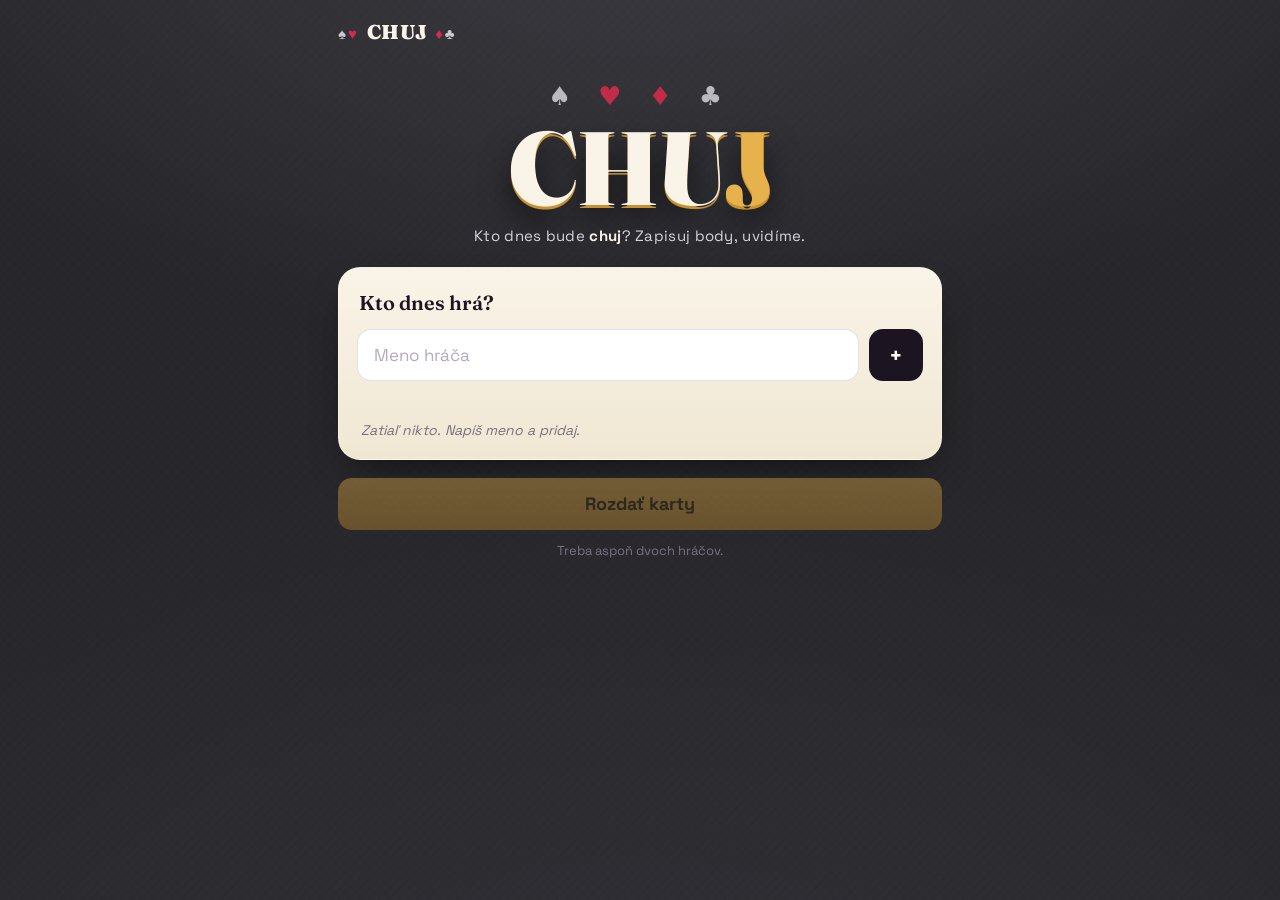
==== index.html @ fa0bc497 "fix: formatovanie" ====
<!doctype html>
<html lang="sk">
  <head>
    <meta charset="utf-8" />
    <meta
      name="viewport"
      content="width=device-width, initial-scale=1, viewport-fit=cover"
    />
    <title>Chuj — zapisovač bodov</title>
    <meta name="theme-color" content="#27272b" />
    <link rel="preconnect" href="https://fonts.googleapis.com" />
    <link rel="preconnect" href="https://fonts.gstatic.com" crossorigin />
    <link
      href="https://fonts.googleapis.com/css2?family=Fraunces:opsz,wght@9..144,600;9..144,900&family=Space+Grotesk:wght@400;500;700&display=swap"
      rel="stylesheet"
    />
    <link rel="stylesheet" href="style.css" />
  </head>
  <body>
    <div class="wrap">
      <header class="brand">
        <div class="brand__logo">
          <span class="brand__suits"
            ><span class="s-ink">♠</span><span class="s-red">♥</span></span
          >
          <span class="brand__name">CHUJ</span>
          <span class="brand__suits"
            ><span class="s-red">♦</span><span class="s-ink">♣</span></span
          >
        </div>
        <span class="brand__round" id="roundBadge" hidden>Kolo 1</span>
      </header>

      <!-- ============ SETUP ============ -->
      <section class="view is-active" id="view-setup">
        <div class="hero">
          <div class="hero__suits">
            <span class="s-ink">♠</span> <span class="s-red">♥</span>
            <span class="s-red">♦</span> <span class="s-ink">♣</span>
          </div>
          <h1 class="hero__title">CHU<span>J</span></h1>
          <p class="hero__sub">
            Kto dnes bude <b>chuj</b>? Zapisuj body, uvidíme.
          </p>
        </div>

        <div class="panel">
          <h2 class="panel__title">Kto dnes hrá?</h2>
          <div class="addbar">
            <input
              class="field"
              id="nameInput"
              type="text"
              placeholder="Meno hráča"
              autocomplete="off"
              maxlength="16"
              aria-label="Meno hráča"
            />
            <button
              class="btn btn--add"
              data-action="add-player"
              aria-label="Pridať hráča"
            >
              +
            </button>
          </div>
          <ul class="players" id="playerList"></ul>
          <p class="empty" id="playersEmpty">
            Zatiaľ nikto. Napíš meno a pridaj.
          </p>
        </div>

        <div class="setup__start">
          <button
            class="btn btn--gold btn--block"
            id="startBtn"
            data-action="start"
            disabled
          >
            Rozdať karty
          </button>
          <p class="hint" id="startHint">Treba aspoň dvoch hráčov.</p>
        </div>
      </section>

      <!-- ============ GAME ============ -->
      <section class="view" id="view-game">
        <div class="dealer">
          <div class="card" id="dealerCard" aria-hidden="true">
            <span class="card__idx" id="dcIdxTL">?</span>
            <span class="card__pip" id="dcPip">♠</span>
            <span class="card__idx card__idx--br" id="dcIdxBR">?</span>
          </div>
          <div class="dealer__text">
            <span class="dealer__label">Mieša karty</span>
            <span class="dealer__name" id="dealerName">—</span>
            <span class="dealer__hint">a rozdáva toto kolo</span>
          </div>
        </div>

        <div class="board">
          <div class="board__scroll">
            <table id="scoreTable">
              <thead id="scoreHead"></thead>
              <tbody id="scoreBody"></tbody>
            </table>
          </div>
        </div>

        <div class="actions">
          <button class="btn btn--gold btn--block" data-action="open-round">
            + Nové kolo
          </button>
          <div class="actions__row">
            <button
              class="btn btn--ghost"
              style="
                color: var(--paper);
                border-color: rgba(250, 244, 232, 0.3);
              "
              id="undoBtn"
              data-action="undo"
            >
              ↩ Vrátiť kolo
            </button>
          </div>
          <button class="link" data-action="end-game">Ukončiť hru</button>
        </div>
      </section>
    </div>

    <!-- ============ ROUND SHEET ============ -->
    <div class="sheet-back" id="sheetBack">
      <div
        class="sheet"
        role="dialog"
        aria-modal="true"
        aria-labelledby="sheetTitle"
      >
        <div class="sheet__grip"></div>
        <h3 class="sheet__title" id="sheetTitle">Nové kolo</h3>
        <p class="sheet__deal" id="sheetDeal"></p>
        <div id="sheetRows"></div>
        <div class="sheet__actions">
          <button class="btn btn--ghost" data-action="cancel-round">
            Zrušiť
          </button>
          <button class="btn btn--gold" data-action="save-round">
            Zapísať
          </button>
        </div>
      </div>
    </div>

    <!-- ============ END OVERLAY ============ -->
    <div class="over" id="overlay">
      <div class="over__suits">
        <span class="s-ink">♠</span> <span class="s-red">♥</span>
        <span class="s-red">♦</span> <span class="s-ink">♣</span>
      </div>
      <h2 class="over__verdict" id="verdict"></h2>
      <ul class="stand" id="standings"></ul>
      <div class="over__actions">
        <button
          class="btn btn--ghost"
          style="color: var(--paper); border-color: rgba(250, 244, 232, 0.35)"
          data-action="undo-from-over"
        >
          ↩ To bola chyba
        </button>
        <button class="btn btn--gold" data-action="rematch">Odveta</button>
        <button class="btn btn--red" data-action="new-players">
          Noví hráči
        </button>
      </div>
    </div>

    <div class="toasts" id="toasts" aria-live="polite"></div>

    <script src="script.js"></script>
  </body>
</html>
---- style.css ----
:root {
  --felt: #27272b;
  --felt-top: #3a3a40;
  --felt-edge: #1b1b1e;
  --paper: #faf4e8;
  --paper-2: #f0e7d3;
  --ink: #1c1420;
  --ink-soft: #7a7180;
  --red: #d22b4c;
  --red-deep: #a81e3c;
  --gold: #e7b24b;
  --gold-deep: #c8912e;
  --line: rgba(28, 20, 32, 0.12);
  --font-display: "Fraunces", "Georgia", serif;
  --font-ui:
    "Space Grotesk", ui-sans-serif, system-ui, -apple-system, "Segoe UI",
    Roboto, sans-serif;
  --r: 16px;
  --shadow: 0 18px 40px -18px rgba(0, 0, 0, 0.7);
}
* {
  box-sizing: border-box;
}
html,
body {
  margin: 0;
  height: 100%;
}
body {
  font-family: var(--font-ui);
  color: var(--paper);
  background:
    radial-gradient(120% 90% at 50% -10%, var(--felt-top), transparent 55%),
    radial-gradient(140% 120% at 50% 120%, #303036, transparent 60%),
    var(--felt);
  background-attachment: fixed;
  min-height: 100dvh;
  -webkit-tap-highlight-color: transparent;
  overflow-x: hidden;
}
/* faint felt weave */
body::before {
  content: "";
  position: fixed;
  inset: 0;
  pointer-events: none;
  z-index: 0;
  opacity: 0.5;
  background-image:
    repeating-linear-gradient(
      45deg,
      rgba(255, 255, 255, 0.014) 0 2px,
      transparent 2px 7px
    ),
    repeating-linear-gradient(
      -45deg,
      rgba(0, 0, 0, 0.05) 0 2px,
      transparent 2px 7px
    );
  mix-blend-mode: overlay;
}
.wrap {
  position: relative;
  z-index: 1;
  max-width: 640px;
  margin: 0 auto;
  padding: 22px 18px calc(28px + env(safe-area-inset-bottom));
  min-height: 100dvh;
  display: flex;
  flex-direction: column;
}

/* ---------- brand ---------- */
.brand {
  display: flex;
  align-items: center;
  justify-content: space-between;
  gap: 12px;
  margin-bottom: 8px;
}
.brand__logo {
  display: flex;
  align-items: baseline;
  gap: 8px;
  font-family: var(--font-display);
  font-weight: 900;
  letter-spacing: 0.02em;
}
.brand__name {
  font-size: 20px;
  line-height: 1;
}
.brand__suits {
  font-size: 15px;
  letter-spacing: 2px;
}
.s-red {
  color: var(--red);
}
.s-ink {
  color: #c9c9cf;
}
.brand__round {
  font-family: var(--font-ui);
  font-weight: 700;
  font-size: 12px;
  letter-spacing: 0.16em;
  text-transform: uppercase;
  color: var(--gold);
  background: rgba(231, 178, 75, 0.1);
  border: 1px solid rgba(231, 178, 75, 0.35);
  padding: 6px 11px;
  border-radius: 999px;
  white-space: nowrap;
}

.view {
  display: none;
  flex: 1;
  flex-direction: column;
  animation: fade 0.35s ease both;
}
.view.is-active {
  display: flex;
}
@keyframes fade {
  from {
    opacity: 0;
    transform: translateY(8px);
  }
  to {
    opacity: 1;
    transform: none;
  }
}

/* ---------- setup / hero ---------- */
.hero {
  text-align: center;
  padding: 28px 0 22px;
}
.hero__suits {
  font-size: 26px;
  letter-spacing: 10px;
  margin-bottom: 10px;
  opacity: 0.9;
}
.hero__title {
  font-family: var(--font-display);
  font-weight: 900;
  font-size: clamp(58px, 20vw, 104px);
  line-height: 0.86;
  letter-spacing: -0.02em;
  margin: 0;
  text-shadow:
    0 3px 0 var(--gold-deep),
    0 14px 30px rgba(0, 0, 0, 0.5);
}
.hero__title span {
  color: var(--gold);
}
.hero__sub {
  margin: 14px 0 0;
  color: #d7d4de;
  font-size: 15px;
  letter-spacing: 0.02em;
}
.hero__sub b {
  color: var(--paper);
}

.panel {
  background: linear-gradient(180deg, var(--paper), var(--paper-2));
  color: var(--ink);
  border-radius: 22px;
  padding: 20px 18px;
  box-shadow: var(--shadow);
  border: 1px solid rgba(255, 255, 255, 0.25);
}
.panel__title {
  font-family: var(--font-display);
  font-weight: 600;
  font-size: 20px;
  margin: 2px 2px 14px;
  color: var(--ink);
}

.addbar {
  display: flex;
  gap: 10px;
}
.field {
  flex: 1;
  font: inherit;
  font-size: 17px;
  padding: 14px 16px;
  border-radius: 14px;
  border: 1.5px solid var(--line);
  background: #fff;
  color: var(--ink);
  min-width: 0;
}
.field:focus {
  outline: none;
  border-color: var(--gold-deep);
  box-shadow: 0 0 0 4px rgba(231, 178, 75, 0.25);
}
.field::placeholder {
  color: #b4a9bd;
}
.btn {
  font: inherit;
  font-weight: 700;
  border: none;
  border-radius: 14px;
  padding: 14px 18px;
  cursor: pointer;
  color: #fff;
  background: var(--ink);
  transition:
    transform 0.08s ease,
    filter 0.15s ease;
  line-height: 1;
}
.btn:active {
  transform: translateY(1px) scale(0.99);
}
.btn:focus-visible {
  outline: 3px solid var(--gold);
  outline-offset: 2px;
}
.btn--add {
  background: var(--ink);
  padding: 14px 20px;
  font-size: 22px;
}
.btn--ghost {
  background: transparent;
  color: var(--ink);
  border: 1.5px solid var(--line);
}
.btn--gold {
  background: linear-gradient(180deg, var(--gold), var(--gold-deep));
  color: #3a2a08;
}
.btn--red {
  background: linear-gradient(180deg, var(--red), var(--red-deep));
}
.btn:disabled {
  opacity: 0.4;
  cursor: not-allowed;
}
.btn--block {
  width: 100%;
  padding: 17px;
  font-size: 18px;
}

.players {
  list-style: none;
  margin: 16px 0 0;
  padding: 0;
  display: flex;
  flex-wrap: wrap;
  gap: 10px;
  min-height: 8px;
}
.pcard {
  position: relative;
  display: flex;
  flex-direction: column;
  align-items: center;
  gap: 2px;
  background: #fff;
  border-radius: 11px;
  padding: 9px 8px 7px;
  min-width: 64px;
  box-shadow: 0 4px 10px -4px rgba(0, 0, 0, 0.35);
  border: 1px solid var(--line);
  animation: deal 0.3s cubic-bezier(0.2, 0.9, 0.3, 1.2) both;
}
.pcard:nth-child(odd) {
  transform: rotate(-2.5deg);
}
.pcard:nth-child(even) {
  transform: rotate(2.5deg);
}
@keyframes deal {
  from {
    opacity: 0;
    transform: translateY(-14px) rotate(0);
  }
}
.pcard__suit {
  font-size: 20px;
  line-height: 1;
}
.pcard__name {
  font-size: 13px;
  font-weight: 700;
  color: var(--ink);
  max-width: 80px;
  overflow: hidden;
  text-overflow: ellipsis;
  white-space: nowrap;
}
.pcard__x {
  position: absolute;
  top: -8px;
  right: -8px;
  width: 22px;
  height: 22px;
  border-radius: 50%;
  border: none;
  background: var(--ink);
  color: #fff;
  font-size: 13px;
  line-height: 22px;
  cursor: pointer;
  padding: 0;
}
.empty {
  color: var(--ink-soft);
  font-size: 14px;
  margin: 16px 4px 0;
  font-style: italic;
}
.hint {
  color: var(--ink-soft);
  font-size: 13px;
  text-align: center;
  margin: 12px 0 0;
}
.setup__start {
  margin-top: 18px;
}

/* ---------- game ---------- */
.dealer {
  display: flex;
  align-items: center;
  gap: 16px;
  justify-content: center;
  padding: 18px 0 20px;
}
.dealer__label {
  font-size: 11px;
  font-weight: 700;
  letter-spacing: 0.22em;
  text-transform: uppercase;
  color: var(--gold);
}
.dealer__text {
  display: flex;
  flex-direction: column;
  gap: 4px;
  align-items: flex-start;
}
.dealer__name {
  font-family: var(--font-display);
  font-weight: 900;
  font-size: 30px;
  line-height: 1;
}
.dealer__hint {
  font-size: 12px;
  color: #c7c4cd;
}
.card {
  width: 70px;
  height: 98px;
  background: linear-gradient(160deg, #fff, #f3ecdf);
  border-radius: 11px;
  position: relative;
  box-shadow:
    0 14px 28px -12px rgba(0, 0, 0, 0.7),
    inset 0 0 0 1px rgba(0, 0, 0, 0.06);
  flex: none;
  color: var(--ink);
}
.card--deal {
  animation: cardin 0.5s cubic-bezier(0.2, 0.85, 0.25, 1.05) both;
}
@keyframes cardin {
  from {
    opacity: 0;
    transform: translateX(-40px) rotate(-14deg);
  }
  to {
    opacity: 1;
    transform: rotate(-5deg);
  }
}
.card {
  transform: rotate(-5deg);
}
.card__idx {
  position: absolute;
  top: 6px;
  left: 8px;
  font-weight: 700;
  font-size: 15px;
  line-height: 0.9;
  text-align: center;
  font-family: var(--font-ui);
}
.card__idx--br {
  top: auto;
  left: auto;
  bottom: 6px;
  right: 8px;
  transform: rotate(180deg);
}
.card__pip {
  position: absolute;
  inset: 0;
  display: flex;
  align-items: center;
  justify-content: center;
  font-size: 40px;
}

.board {
  background: linear-gradient(180deg, var(--paper), var(--paper-2));
  color: var(--ink);
  border-radius: 20px;
  box-shadow: var(--shadow);
  border: 1px solid rgba(255, 255, 255, 0.25);
  overflow: hidden;
}
.board__scroll {
  overflow-x: auto;
  -webkit-overflow-scrolling: touch;
}
table {
  border-collapse: collapse;
  width: 100%;
  min-width: 100%;
}
thead th {
  position: sticky;
  top: 0;
}
.th-name {
  padding: 14px 8px 8px;
  text-align: center;
  border-bottom: 1px solid var(--line);
  vertical-align: bottom;
}
.th-name.is-dealer {
  background: linear-gradient(
    180deg,
    rgba(231, 178, 75, 0.28),
    rgba(231, 178, 75, 0.05)
  );
}
.th-name__suit {
  font-size: 17px;
  line-height: 1;
}
.th-name__label {
  display: block;
  font-size: 12px;
  font-weight: 700;
  color: var(--ink);
  max-width: 92px;
  margin: 2px auto 0;
  overflow: hidden;
  text-overflow: ellipsis;
  white-space: nowrap;
}
.th-name__deal {
  display: block;
  font-size: 9px;
  font-weight: 700;
  letter-spacing: 0.12em;
  color: var(--gold-deep);
  text-transform: uppercase;
  height: 11px;
}
.tot {
  padding: 2px 8px 12px;
  text-align: center;
  border-bottom: 2px solid var(--ink);
}
.tot__n {
  font-family: var(--font-display);
  font-weight: 900;
  font-size: 34px;
  line-height: 1;
  font-variant-numeric: tabular-nums;
  color: var(--ink);
}
.tot__n.warm {
  color: var(--gold-deep);
}
.tot__n.hot {
  color: var(--red);
  animation: pulse 1.4s ease-in-out infinite;
}
@keyframes pulse {
  50% {
    opacity: 0.55;
  }
}
.th-corner {
  position: sticky;
  left: 0;
  background: var(--paper-2);
  z-index: 3;
  width: 38px;
  border-bottom: 1px solid var(--line);
}
.th-corner.tot {
  border-bottom: 2px solid var(--ink);
}
tbody td {
  padding: 11px 8px;
  text-align: center;
  font-variant-numeric: tabular-nums;
  font-size: 15px;
  border-bottom: 1px solid var(--line);
  color: var(--ink);
}
tbody tr:last-child td {
  border-bottom: none;
}
tbody tr:nth-child(even) td {
  background: rgba(28, 20, 32, 0.028);
}
.rnd-no {
  position: sticky;
  left: 0;
  background: var(--paper-2);
  z-index: 2;
  font-weight: 700;
  font-size: 11px;
  color: var(--ink-soft);
  width: 38px;
}
tbody tr:nth-child(even) .rnd-no {
  background: #e9dfc9;
}
.delta {
  color: var(--ink);
}
.delta.zero {
  color: #bcb1c6;
}
.delta.drop {
  color: var(--gold-deep);
  font-weight: 700;
}
.delta.bust {
  color: var(--red);
  font-weight: 700;
}
.board__empty {
  padding: 34px 20px;
  text-align: center;
  color: var(--ink-soft);
}
.board__empty span {
  font-size: 30px;
  display: block;
  margin-bottom: 8px;
  letter-spacing: 6px;
}

.actions {
  margin-top: auto;
  padding-top: 20px;
  display: flex;
  flex-direction: column;
  gap: 12px;
}
.actions__row {
  display: flex;
  gap: 12px;
}
.actions__row .btn {
  flex: 1;
}
.link {
  background: none;
  border: none;
  color: #c7c4cd;
  font: inherit;
  font-size: 13px;
  text-decoration: underline;
  cursor: pointer;
  padding: 8px;
  align-self: center;
}

/* ---------- bottom sheet ---------- */
.sheet-back {
  position: fixed;
  inset: 0;
  background: rgba(11, 11, 14, 0.62);
  backdrop-filter: blur(3px);
  display: none;
  align-items: flex-end;
  justify-content: center;
  z-index: 40;
  padding: 0;
}
.sheet-back.is-open {
  display: flex;
}
.sheet {
  background: linear-gradient(180deg, var(--paper), var(--paper-2));
  color: var(--ink);
  width: 100%;
  max-width: 640px;
  border-radius: 24px 24px 0 0;
  padding: 8px 18px calc(20px + env(safe-area-inset-bottom));
  box-shadow: 0 -18px 50px rgba(0, 0, 0, 0.5);
  animation: sheetup 0.28s cubic-bezier(0.2, 0.85, 0.3, 1) both;
  max-height: 90dvh;
  overflow-y: auto;
}
@keyframes sheetup {
  from {
    transform: translateY(100%);
  }
}
.sheet__grip {
  width: 44px;
  height: 5px;
  border-radius: 3px;
  background: rgba(28, 20, 32, 0.2);
  margin: 8px auto 12px;
}
.sheet__title {
  font-family: var(--font-display);
  font-weight: 600;
  font-size: 22px;
  margin: 0 2px 2px;
}
.sheet__deal {
  font-size: 13px;
  color: var(--ink-soft);
  margin: 0 2px 14px;
}
.sheet__deal b {
  color: var(--ink);
}
.prow {
  display: flex;
  align-items: center;
  gap: 12px;
  padding: 10px 0;
  border-top: 1px solid var(--line);
}
.prow__id {
  display: flex;
  align-items: center;
  gap: 8px;
  flex: 1;
  min-width: 0;
}
.prow__suit {
  font-size: 20px;
}
.prow__name {
  font-weight: 700;
  overflow: hidden;
  text-overflow: ellipsis;
  white-space: nowrap;
}
.prow__now {
  font-size: 12px;
  color: var(--ink-soft);
  font-weight: 400;
}
.stepper {
  display: flex;
  align-items: center;
  gap: 6px;
  flex: none;
}
.step {
  width: 42px;
  height: 46px;
  border-radius: 12px;
  border: 1.5px solid var(--line);
  background: #fff;
  color: var(--ink);
  font-size: 22px;
  font-weight: 700;
  cursor: pointer;
  line-height: 1;
}
.step:active {
  background: var(--paper-2);
}
.pts {
  width: 70px;
  height: 46px;
  text-align: center;
  font: inherit;
  font-size: 20px;
  font-weight: 700;
  border: 1.5px solid var(--line);
  border-radius: 12px;
  background: #fff;
  color: var(--ink);
  font-variant-numeric: tabular-nums;
}
.pts:focus {
  outline: none;
  border-color: var(--gold-deep);
  box-shadow: 0 0 0 3px rgba(231, 178, 75, 0.25);
}
.sheet__actions {
  display: flex;
  gap: 12px;
  margin-top: 18px;
}
.sheet__actions .btn {
  flex: 1;
  padding: 16px;
}

/* ---------- end overlay ---------- */
.over {
  position: fixed;
  inset: 0;
  z-index: 60;
  display: none;
  flex-direction: column;
  align-items: center;
  justify-content: center;
  padding: 28px;
  text-align: center;
  background: radial-gradient(120% 90% at 50% 0%, #3a1526, #17171a 70%);
}
.over.is-open {
  display: flex;
  animation: fade 0.4s ease both;
}
.over__suits {
  font-size: 32px;
  letter-spacing: 12px;
  margin-bottom: 14px;
}
.over__verdict {
  font-family: var(--font-display);
  font-weight: 900;
  font-size: clamp(40px, 13vw, 74px);
  line-height: 0.9;
  color: var(--paper);
  text-transform: uppercase;
  margin: 0;
  text-shadow: 0 4px 0 var(--red-deep);
}
.over__verdict em {
  color: var(--red);
  font-style: normal;
  display: block;
}
.over.shake .over__verdict {
  animation: shake 0.5s ease;
}
@keyframes shake {
  10%,
  90% {
    transform: translateX(-2px);
  }
  20%,
  80% {
    transform: translateX(4px);
  }
  30%,
  50%,
  70% {
    transform: translateX(-8px);
  }
  40%,
  60% {
    transform: translateX(8px);
  }
}
.stand {
  list-style: none;
  padding: 0;
  margin: 26px 0 0;
  width: 100%;
  max-width: 340px;
  display: flex;
  flex-direction: column;
  gap: 8px;
}
.stand li {
  display: flex;
  align-items: center;
  gap: 12px;
  background: rgba(250, 244, 232, 0.06);
  border: 1px solid rgba(250, 244, 232, 0.12);
  border-radius: 12px;
  padding: 11px 14px;
  font-size: 16px;
}
.stand__rank {
  width: 20px;
  color: var(--gold);
  font-weight: 700;
  font-family: var(--font-display);
}
.stand__suit {
  font-size: 18px;
}
.stand__name {
  flex: 1;
  text-align: left;
  font-weight: 700;
}
.stand__pts {
  font-variant-numeric: tabular-nums;
  font-weight: 700;
}
.stand li.win {
  border-color: rgba(231, 178, 75, 0.55);
  background: rgba(231, 178, 75, 0.12);
}
.stand li.lose {
  border-color: rgba(210, 43, 76, 0.55);
  background: rgba(210, 43, 76, 0.14);
}
.stand li.win .stand__rank::after {
  content: " ♚";
}
.over__actions {
  display: flex;
  gap: 12px;
  margin-top: 26px;
  flex-wrap: wrap;
  justify-content: center;
  width: 100%;
  max-width: 340px;
}
.over__actions .btn {
  flex: 1;
  min-width: 130px;
}

/* ---------- toast ---------- */
.toasts {
  position: fixed;
  left: 0;
  right: 0;
  bottom: calc(18px + env(safe-area-inset-bottom));
  z-index: 70;
  display: flex;
  flex-direction: column;
  align-items: center;
  gap: 8px;
  pointer-events: none;
  padding: 0 16px;
}
.toast {
  background: var(--ink);
  color: var(--paper);
  border: 1px solid var(--gold-deep);
  padding: 11px 16px;
  border-radius: 999px;
  font-size: 14px;
  font-weight: 500;
  box-shadow: 0 10px 24px rgba(0, 0, 0, 0.5);
  animation: toastin 0.3s ease both;
}
.toast b {
  color: var(--gold);
}
@keyframes toastin {
  from {
    opacity: 0;
    transform: translateY(14px);
  }
}

@media (max-width: 400px) {
  .card {
    width: 60px;
    height: 84px;
  }
  .card__pip {
    font-size: 34px;
  }
  .dealer {
    gap: 12px;
  }
}
@media (prefers-reduced-motion: reduce) {
  * {
    animation: none !important;
    transition: none !important;
  }
  .card {
    transform: rotate(-5deg);
  }
}
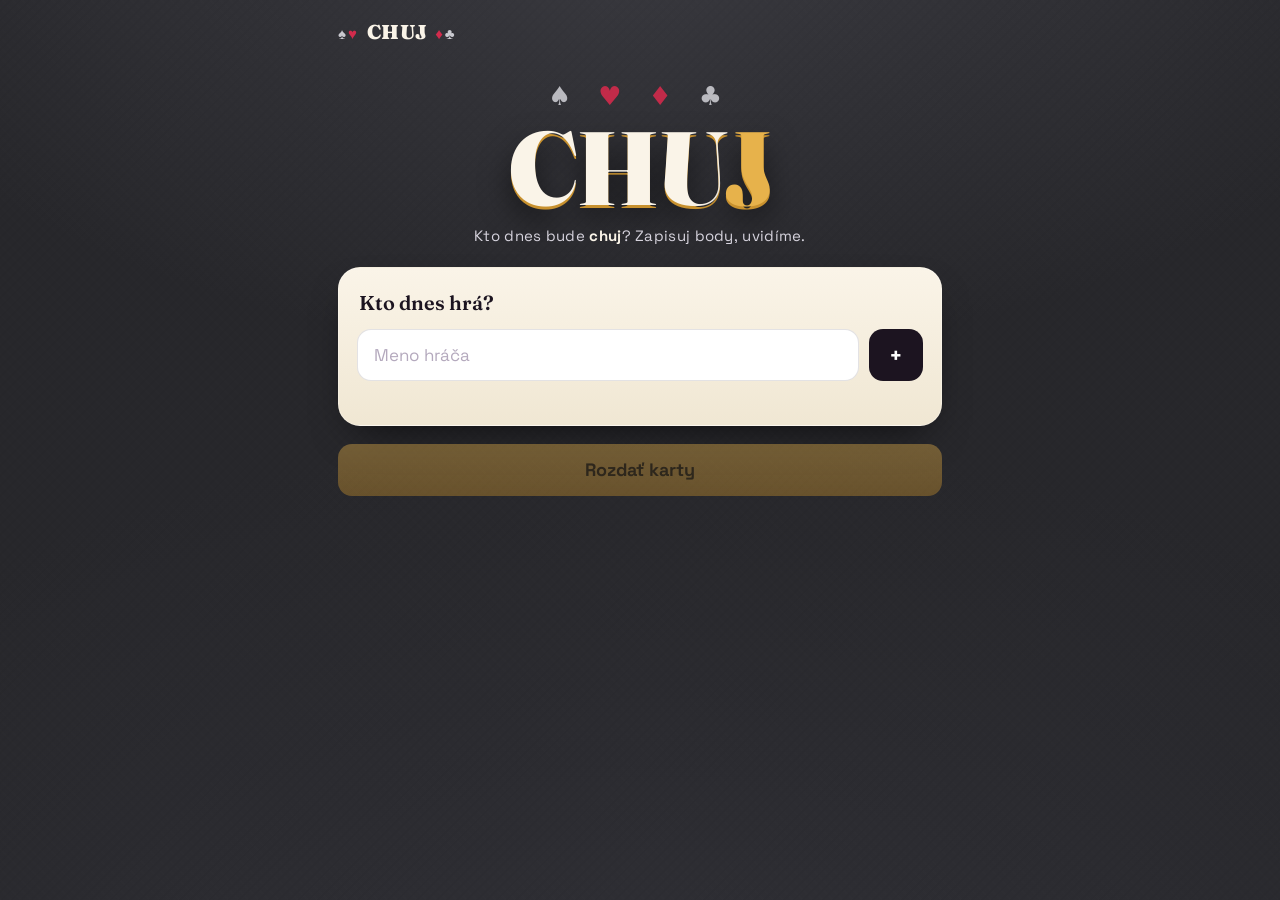
==== commit 754aedcf: "male zmeny" ====
--- a/index.html
+++ b/index.html
@@ -65,9 +65,6 @@
             </button>
           </div>
           <ul class="players" id="playerList"></ul>
-          <p class="empty" id="playersEmpty">
-            Zatiaľ nikto. Napíš meno a pridaj.
-          </p>
         </div>
 
         <div class="setup__start">
@@ -79,7 +76,6 @@
           >
             Rozdať karty
           </button>
-          <p class="hint" id="startHint">Treba aspoň dvoch hráčov.</p>
         </div>
       </section>
 
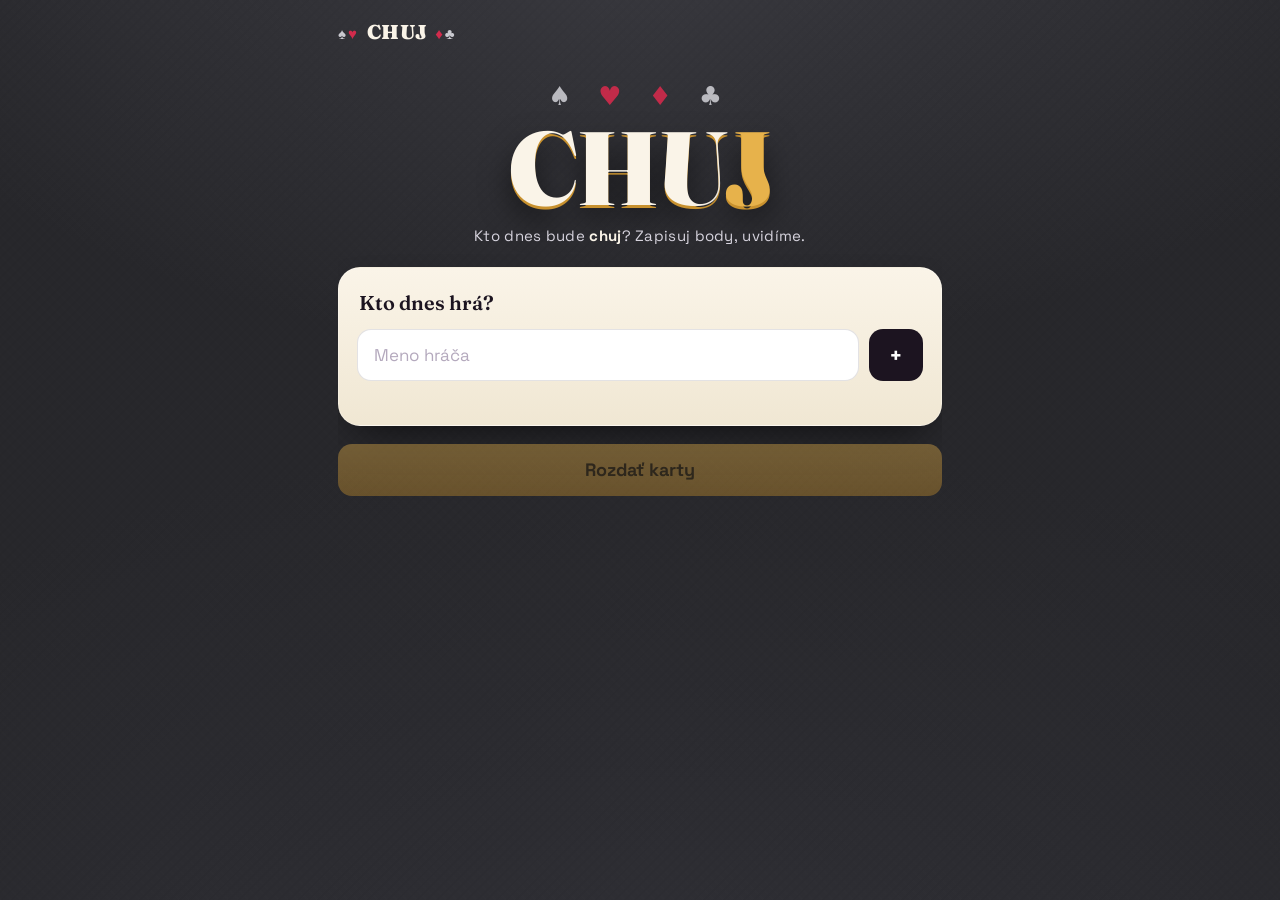
==== commit 3d9fba20: "scroll table + check total" ====
--- a/index.html
+++ b/index.html
@@ -137,6 +137,10 @@
         <h3 class="sheet__title" id="sheetTitle">Nové kolo</h3>
         <p class="sheet__deal" id="sheetDeal"></p>
         <div id="sheetRows"></div>
+        <div class="sheet__sum" id="sheetSum">
+          <span>Súčet tohto kola</span>
+          <b id="sheetSumVal">0</b>
+        </div>
         <div class="sheet__actions">
           <button class="btn btn--ghost" data-action="cancel-round">
             Zrušiť
--- a/style.css
+++ b/style.css
@@ -65,7 +65,7 @@
   max-width: 640px;
   margin: 0 auto;
   padding: 22px 18px calc(28px + env(safe-area-inset-bottom));
-  min-height: 100dvh;
+  height: 100dvh;
   display: flex;
   flex-direction: column;
 }
@@ -118,10 +118,14 @@
   display: none;
   flex: 1;
   flex-direction: column;
+  min-height: 0;
   animation: fade 0.35s ease both;
 }
 .view.is-active {
   display: flex;
+}
+#view-setup {
+  overflow-y: auto;
 }
 @keyframes fade {
   from {
@@ -342,6 +346,7 @@
   gap: 16px;
   justify-content: center;
   padding: 18px 0 20px;
+  flex: none;
 }
 .dealer__label {
   font-size: 11px;
@@ -427,19 +432,27 @@
   box-shadow: var(--shadow);
   border: 1px solid rgba(255, 255, 255, 0.25);
   overflow: hidden;
+  flex: 0 1 auto;
+  min-height: 0;
+  display: flex;
+  flex-direction: column;
 }
 .board__scroll {
-  overflow-x: auto;
+  overflow: auto;
   -webkit-overflow-scrolling: touch;
+  flex: 1;
+  min-height: 0;
 }
 table {
   border-collapse: collapse;
   width: 100%;
   min-width: 100%;
 }
-thead th {
+thead {
   position: sticky;
   top: 0;
+  z-index: 4;
+  background: var(--paper);
 }
 .th-name {
   padding: 14px 8px 8px;
@@ -573,6 +586,7 @@
   display: flex;
   flex-direction: column;
   gap: 12px;
+  flex: none;
 }
 .actions__row {
   display: flex;
@@ -712,6 +726,37 @@
   outline: none;
   border-color: var(--gold-deep);
   box-shadow: 0 0 0 3px rgba(231, 178, 75, 0.25);
+}
+.sheet__sum {
+  display: flex;
+  align-items: baseline;
+  justify-content: space-between;
+  gap: 12px;
+  margin-top: 16px;
+  padding: 11px 15px;
+  border-radius: 12px;
+  background: rgba(28, 20, 32, 0.05);
+  border: 1px solid var(--line);
+  font-size: 13px;
+  font-weight: 700;
+  letter-spacing: 0.02em;
+  text-transform: uppercase;
+  color: var(--ink-soft);
+}
+.sheet__sum b {
+  font-family: var(--font-display);
+  font-size: 24px;
+  line-height: 1;
+  color: var(--ink);
+  font-variant-numeric: tabular-nums;
+  text-transform: none;
+}
+.sheet__sum.is-clean {
+  background: rgba(231, 178, 75, 0.14);
+  border-color: rgba(231, 178, 75, 0.4);
+}
+.sheet__sum.is-clean b {
+  color: var(--gold-deep);
 }
 .sheet__actions {
   display: flex;
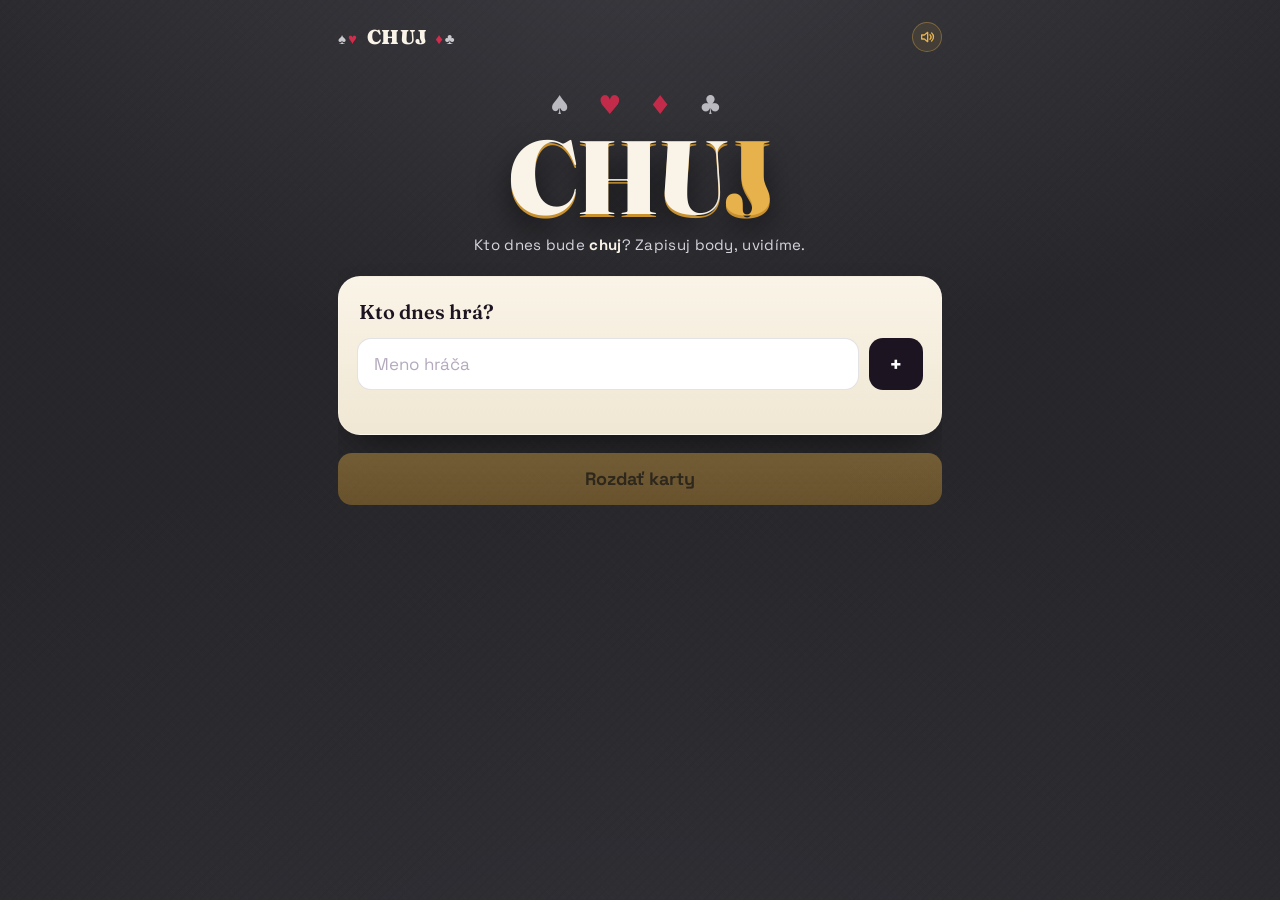
==== commit d48d56ac: "vypni zvuk a autoscroll" ====
--- a/index.html
+++ b/index.html
@@ -28,7 +28,50 @@
             ><span class="s-red">♦</span><span class="s-ink">♣</span></span
           >
         </div>
-        <span class="brand__round" id="roundBadge" hidden>Kolo 1</span>
+        <div class="brand__tools">
+          <button
+            class="icon-btn"
+            id="soundBtn"
+            data-action="toggle-sound"
+            type="button"
+            aria-pressed="true"
+            aria-label="Zapnúť/vypnúť hlas"
+            title="Hlas zap./vyp."
+          >
+            <svg
+              class="icon-on"
+              viewBox="0 0 24 24"
+              width="18"
+              height="18"
+              fill="none"
+              stroke="currentColor"
+              stroke-width="2"
+              stroke-linecap="round"
+              stroke-linejoin="round"
+              aria-hidden="true"
+            >
+              <path d="M4 9v6h4l5 4V5L8 9H4z" />
+              <path d="M16.5 8.5a5 5 0 0 1 0 7" />
+              <path d="M19 6a8 8 0 0 1 0 12" />
+            </svg>
+            <svg
+              class="icon-off"
+              viewBox="0 0 24 24"
+              width="18"
+              height="18"
+              fill="none"
+              stroke="currentColor"
+              stroke-width="2"
+              stroke-linecap="round"
+              stroke-linejoin="round"
+              aria-hidden="true"
+            >
+              <path d="M4 9v6h4l5 4V5L8 9H4z" />
+              <path d="M17 9l5 6M22 9l-5 6" />
+            </svg>
+          </button>
+          <span class="brand__round" id="roundBadge" hidden>Kolo 1</span>
+        </div>
       </header>
 
       <!-- ============ SETUP ============ -->
--- a/style.css
+++ b/style.css
@@ -113,6 +113,53 @@
   border-radius: 999px;
   white-space: nowrap;
 }
+.brand__tools {
+  display: flex;
+  align-items: center;
+  gap: 10px;
+}
+.icon-btn {
+  display: inline-flex;
+  align-items: center;
+  justify-content: center;
+  width: 30px;
+  height: 30px;
+  padding: 0;
+  border-radius: 999px;
+  background: rgba(231, 178, 75, 0.1);
+  border: 1px solid rgba(231, 178, 75, 0.35);
+  color: var(--gold);
+  cursor: pointer;
+  transition:
+    color 0.15s ease,
+    background 0.15s ease,
+    border-color 0.15s ease;
+}
+.icon-btn svg {
+  width: 16px;
+  height: 16px;
+}
+.icon-btn:hover {
+  background: rgba(231, 178, 75, 0.18);
+}
+.icon-btn:focus-visible {
+  outline: 3px solid var(--gold);
+  outline-offset: 2px;
+}
+.icon-btn.is-muted {
+  color: #86828c;
+  background: rgba(255, 255, 255, 0.05);
+  border-color: rgba(255, 255, 255, 0.14);
+}
+.icon-btn .icon-off {
+  display: none;
+}
+.icon-btn.is-muted .icon-on {
+  display: none;
+}
+.icon-btn.is-muted .icon-off {
+  display: inline;
+}
 
 .view {
   display: none;
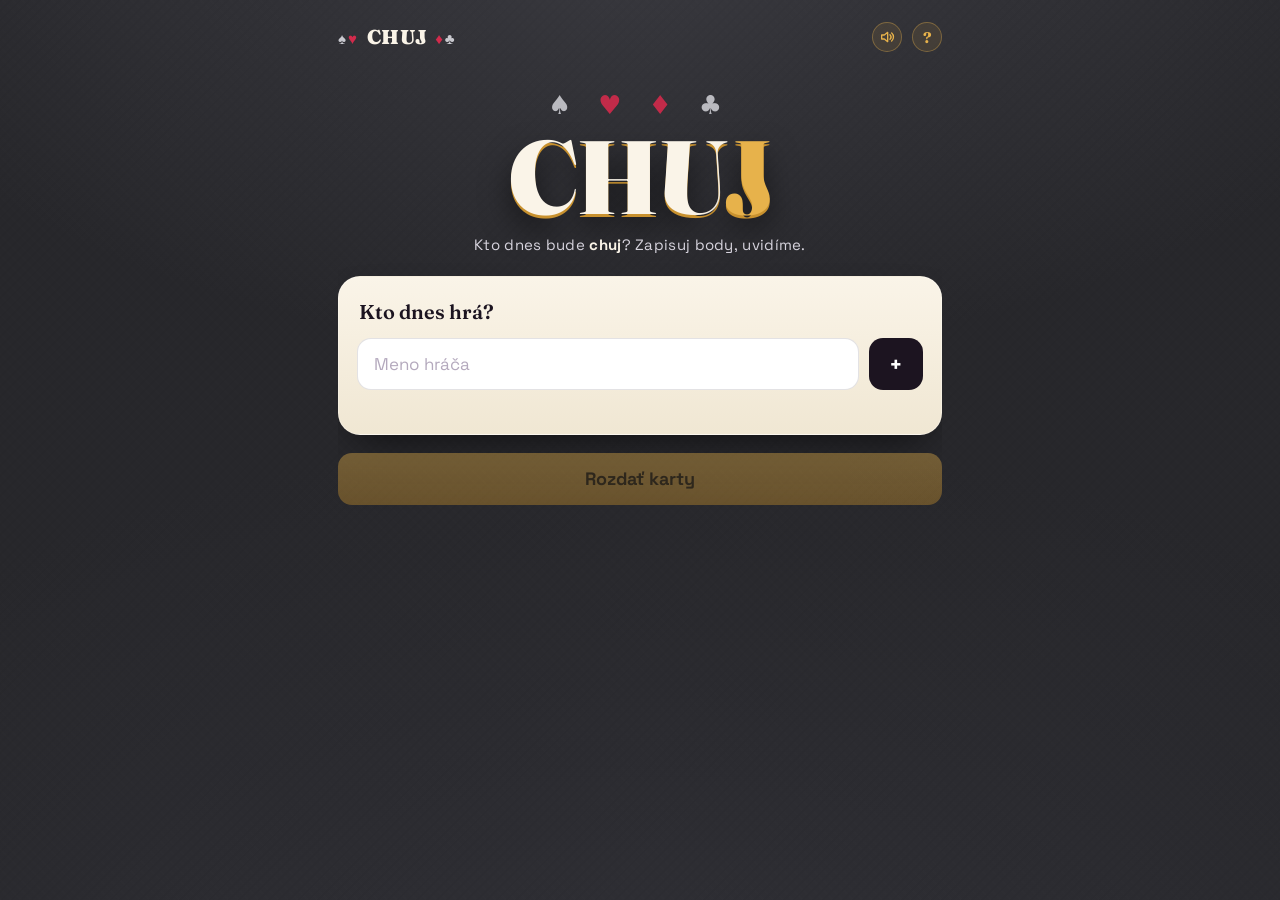
==== commit 7fb7f529: "add rules page" ====
--- a/index.html
+++ b/index.html
@@ -6,7 +6,7 @@
       name="viewport"
       content="width=device-width, initial-scale=1, viewport-fit=cover"
     />
-    <title>Chuj — zapisovač bodov</title>
+    <title>Chuj</title>
     <meta name="theme-color" content="#27272b" />
     <link rel="preconnect" href="https://fonts.googleapis.com" />
     <link rel="preconnect" href="https://fonts.gstatic.com" crossorigin />
@@ -70,6 +70,13 @@
               <path d="M17 9l5 6M22 9l-5 6" />
             </svg>
           </button>
+          <a
+            class="icon-btn icon-btn--link"
+            href="rules.html"
+            aria-label="Pravidlá hry"
+            title="Pravidlá hry"
+            >?</a
+          >
           <span class="brand__round" id="roundBadge" hidden>Kolo 1</span>
         </div>
       </header>
--- a/style.css
+++ b/style.css
@@ -151,6 +151,12 @@
   background: rgba(255, 255, 255, 0.05);
   border-color: rgba(255, 255, 255, 0.14);
 }
+.icon-btn--link {
+  text-decoration: none;
+  font-weight: 700;
+  font-size: 15px;
+  font-family: var(--font-display);
+}
 .icon-btn .icon-off {
   display: none;
 }
@@ -972,6 +978,254 @@
   }
 }
 
+/* ---------- rules page ---------- */
+.wrap--rules {
+  height: auto;
+  min-height: 100dvh;
+}
+.backlink {
+  font-size: 13px;
+  font-weight: 700;
+  letter-spacing: 0.04em;
+  color: var(--gold);
+  text-decoration: none;
+  background: rgba(231, 178, 75, 0.1);
+  border: 1px solid rgba(231, 178, 75, 0.35);
+  padding: 7px 13px;
+  border-radius: 999px;
+  white-space: nowrap;
+}
+.backlink:hover {
+  background: rgba(231, 178, 75, 0.18);
+}
+.backlink:focus-visible {
+  outline: 3px solid var(--gold);
+  outline-offset: 2px;
+}
+.rules-hero {
+  text-align: center;
+  padding: 22px 0 20px;
+}
+.rules-hero__title {
+  font-family: var(--font-display);
+  font-weight: 900;
+  font-size: clamp(40px, 12vw, 62px);
+  line-height: 0.9;
+  margin: 0;
+  text-shadow:
+    0 3px 0 var(--gold-deep),
+    0 14px 30px rgba(0, 0, 0, 0.5);
+}
+.rules-hero__sub {
+  margin: 12px 0 0;
+  color: #d7d4de;
+  font-size: 15px;
+}
+.rules-hero__sub b {
+  color: var(--paper);
+}
+.rules-sec {
+  position: relative;
+  margin-bottom: 16px;
+  animation: fade 0.35s ease both;
+}
+.rules-sec .panel__title {
+  padding-right: 44px;
+}
+.rules-sec__no {
+  position: absolute;
+  top: 16px;
+  right: 18px;
+  font-family: var(--font-display);
+  font-weight: 900;
+  font-size: 26px;
+  line-height: 1;
+  color: rgba(200, 145, 46, 0.45);
+}
+.rules-sec p {
+  margin: 0 0 12px;
+  font-size: 15px;
+  line-height: 1.55;
+}
+.rules-sec p:last-child {
+  margin-bottom: 0;
+}
+.rules-list {
+  list-style: none;
+  margin: 0 0 12px;
+  padding: 0;
+}
+.rules-list:last-child {
+  margin-bottom: 0;
+}
+.rules-list li {
+  position: relative;
+  padding: 8px 0 8px 22px;
+  font-size: 15px;
+  line-height: 1.5;
+  border-top: 1px solid var(--line);
+}
+.rules-list li:first-child {
+  border-top: none;
+}
+.rules-list li::before {
+  content: "♦";
+  position: absolute;
+  left: 2px;
+  top: 9px;
+  font-size: 11px;
+  color: var(--gold-deep);
+}
+.pts-list {
+  list-style: none;
+  margin: 0 0 14px;
+  padding: 0;
+}
+.pts-list li {
+  display: flex;
+  align-items: center;
+  justify-content: space-between;
+  gap: 12px;
+  padding: 10px 2px;
+  border-top: 1px solid var(--line);
+  font-size: 15px;
+}
+.pts-list li b {
+  font-family: var(--font-display);
+  font-size: 20px;
+  color: var(--red-deep);
+  font-variant-numeric: tabular-nums;
+}
+.pts-list__what .s-ink {
+  color: var(--ink);
+}
+.rules-note {
+  display: flex;
+  align-items: baseline;
+  gap: 10px;
+  background: rgba(231, 178, 75, 0.14);
+  border: 1px solid rgba(231, 178, 75, 0.4);
+  border-radius: 12px;
+  padding: 11px 14px;
+  font-size: 13.5px;
+  line-height: 1.5;
+  color: var(--ink);
+}
+.rules-note__pip {
+  font-weight: 700;
+  flex: none;
+}
+.rules-note__txt {
+  flex: 1;
+  min-width: 0;
+}
+/* inline card chip — visual for a specific named card */
+.card-chip {
+  display: inline-flex;
+  align-items: center;
+  justify-content: center;
+  gap: 2px;
+  height: 20px;
+  padding: 0 5px;
+  background: linear-gradient(160deg, #fff, #f3ecdf);
+  border-radius: 5px;
+  box-shadow:
+    inset 0 0 0 1px rgba(0, 0, 0, 0.09),
+    0 2px 5px -2px rgba(0, 0, 0, 0.4);
+  font-weight: 700;
+  font-size: 11.5px;
+  line-height: 1;
+  margin: 0px 2px;
+  white-space: nowrap;
+}
+.card-chip .s-ink {
+  color: var(--ink);
+}
+/* example trick */
+.trick__label {
+  font-size: 13px;
+  font-weight: 700;
+  letter-spacing: 0.06em;
+  text-transform: uppercase;
+  color: var(--ink-soft);
+  margin: 16px 0 10px;
+}
+.trick {
+  display: grid;
+  grid-template-columns: repeat(4, 1fr);
+  gap: 8px;
+  margin-bottom: 14px;
+}
+.trick__card {
+  display: flex;
+  flex-direction: column;
+  align-items: center;
+  gap: 5px;
+  text-align: center;
+}
+.mini-card {
+  position: relative;
+  width: 46px;
+  height: 64px;
+  background: linear-gradient(160deg, #fff, #f3ecdf);
+  border-radius: 8px;
+  box-shadow:
+    0 8px 16px -8px rgba(0, 0, 0, 0.45),
+    inset 0 0 0 1px rgba(0, 0, 0, 0.07);
+  display: block;
+}
+.trick__card:nth-child(odd) .mini-card {
+  transform: rotate(-3deg);
+}
+.trick__card:nth-child(even) .mini-card {
+  transform: rotate(3deg);
+}
+.mini-card__idx {
+  position: absolute;
+  top: 4px;
+  left: 6px;
+  font-weight: 700;
+  font-size: 12px;
+  line-height: 1;
+}
+.mini-card__pip {
+  position: absolute;
+  inset: 0;
+  display: flex;
+  align-items: center;
+  justify-content: center;
+  font-size: 24px;
+}
+.mini-card .s-ink {
+  color: var(--ink);
+}
+.trick__card--takes .mini-card {
+  box-shadow:
+    0 8px 16px -8px rgba(0, 0, 0, 0.45),
+    0 0 0 2.5px var(--gold-deep);
+}
+.trick__who {
+  font-weight: 700;
+  font-size: 13px;
+  color: var(--ink);
+}
+.trick__card--takes .trick__who {
+  color: var(--gold-deep);
+}
+.trick__why {
+  font-size: 11px;
+  line-height: 1.35;
+  color: var(--ink-soft);
+}
+.rules-back {
+  margin: 8px 0 4px;
+}
+.rules-back .btn {
+  display: block;
+  text-align: center;
+  text-decoration: none;
+}
+
 @media (max-width: 400px) {
   .card {
     width: 60px;
